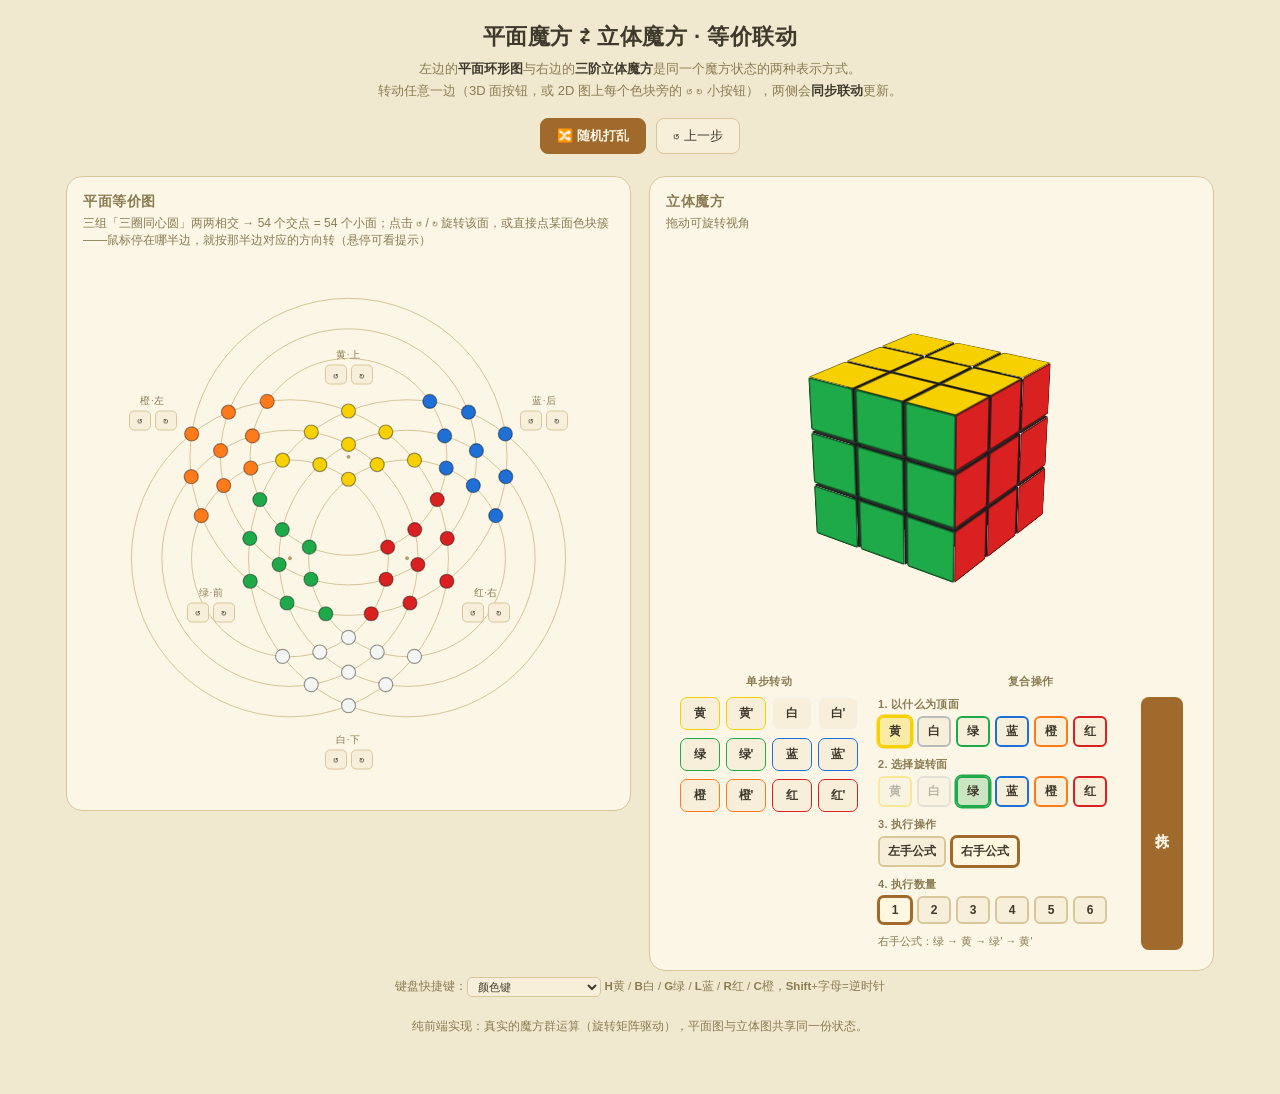
==== index.html @ 0d05de72 "Add root landing page (redirect to 三阶 - 外) and .nojekyll for GitHub Pages" ====
<!DOCTYPE html>
<html lang="zh-CN">
<head>
<meta charset="UTF-8">
<meta name="viewport" content="width=device-width, initial-scale=1.0">
<title>魔方 · 在线</title>
<meta http-equiv="refresh" content="0; url='三阶%20-%20外/'">
</head>
<body>
<p>正在打开魔方……如果未自动跳转，请 <a href="三阶%20-%20外/">点击这里</a>。</p>
</body>
</html>
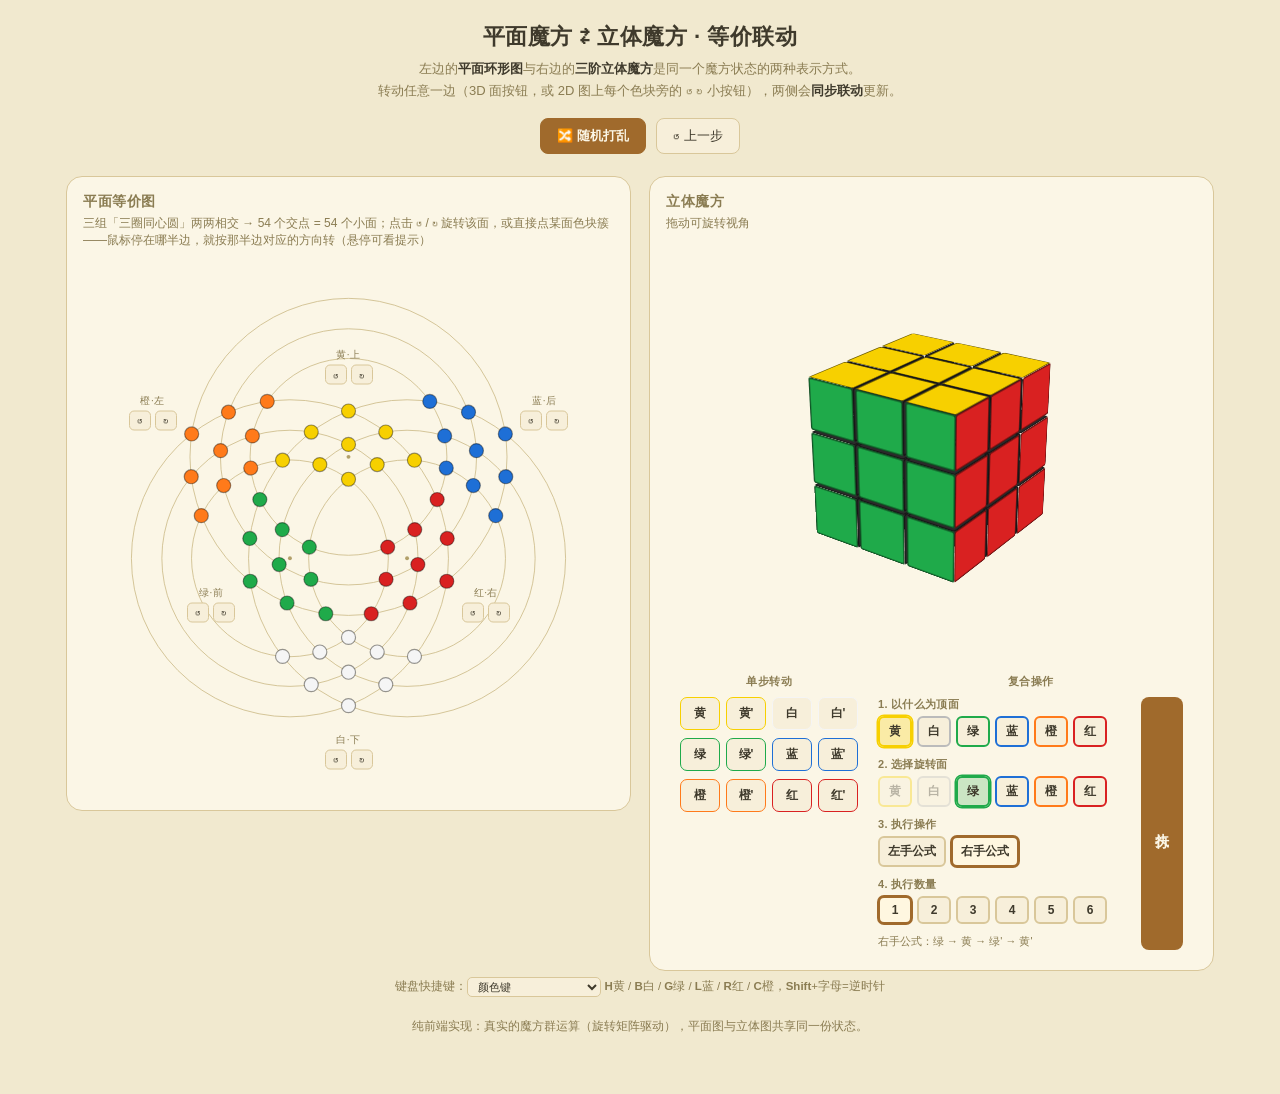
==== commit f1452ae1: "Rename 三阶 - 外 -> 三阶; update root redirect to /三阶/" ====
--- a/index.html
+++ b/index.html
@@ -4,9 +4,9 @@
 <meta charset="UTF-8">
 <meta name="viewport" content="width=device-width, initial-scale=1.0">
 <title>魔方 · 在线</title>
-<meta http-equiv="refresh" content="0; url='三阶%20-%20外/'">
+<meta http-equiv="refresh" content="0; url='%E4%B8%89%E9%98%B6/'">
 </head>
 <body>
-<p>正在打开魔方……如果未自动跳转，请 <a href="三阶%20-%20外/">点击这里</a>。</p>
+<p>正在打开魔方……如果未自动跳转，请 <a href="%E4%B8%89%E9%98%B6/">点击这里</a>。</p>
 </body>
 </html>
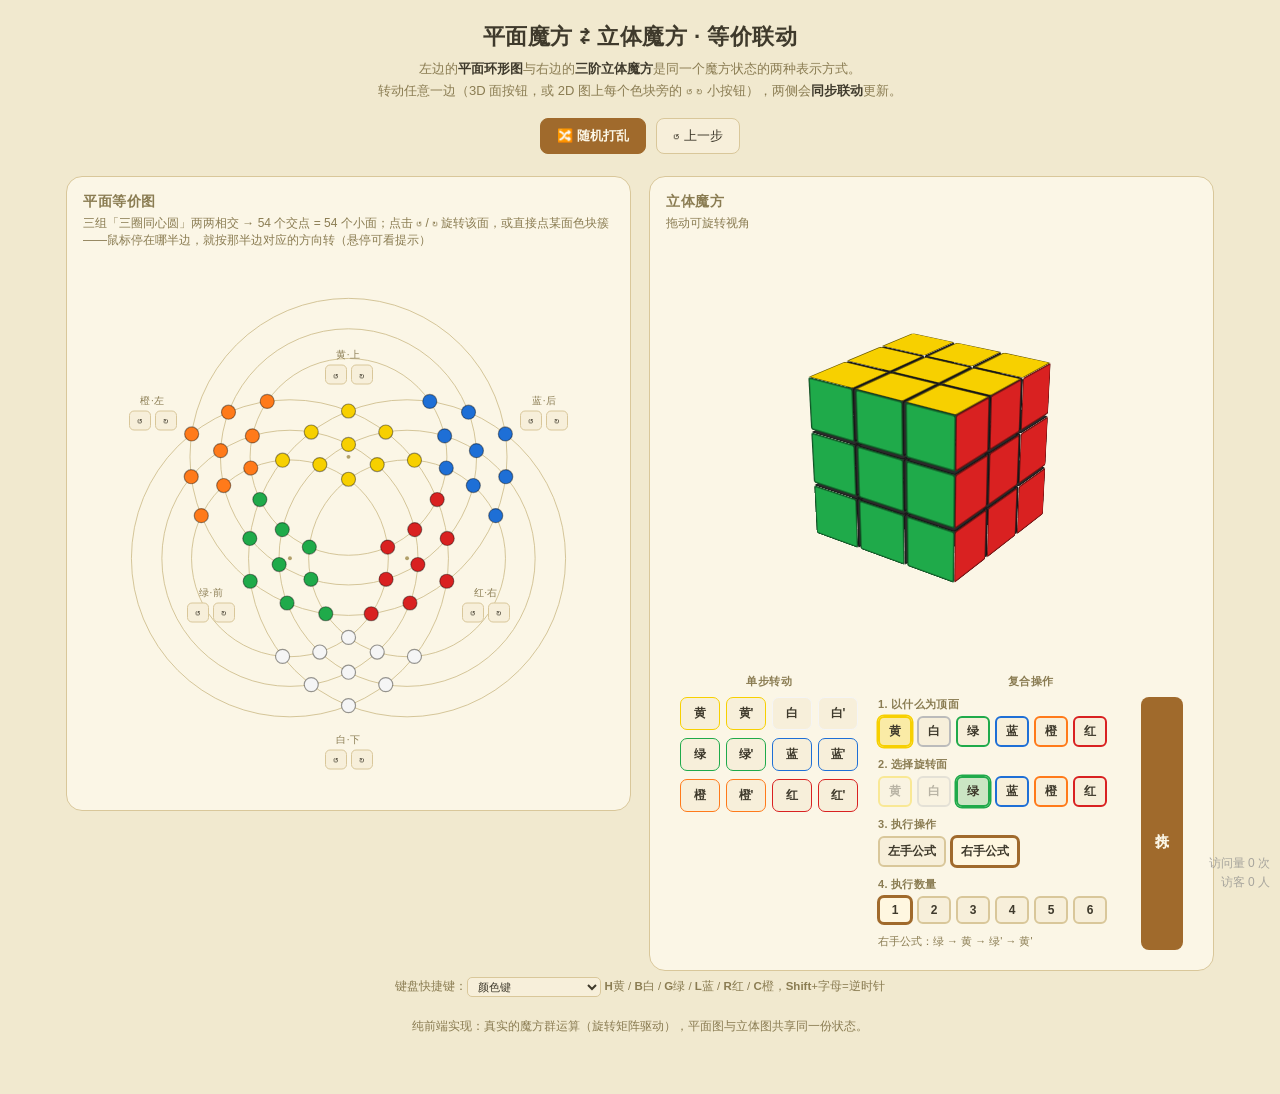
==== commit 72cdf473: "Add 不蒜子 (busuanzi) visitor counter to cube page and entry redirects" ====
--- a/index.html
+++ b/index.html
@@ -5,6 +5,7 @@
 <meta name="viewport" content="width=device-width, initial-scale=1.0">
 <title>魔方 · 在线</title>
 <meta http-equiv="refresh" content="0; url='%E4%B8%89%E9%98%B6/'">
+<script async src="//busuanzi.ibruce.info/busuanzi/2.3/busuanzi.pure.mini.js"></script>
 </head>
 <body>
 <p>正在打开魔方……如果未自动跳转，请 <a href="%E4%B8%89%E9%98%B6/">点击这里</a>。</p>
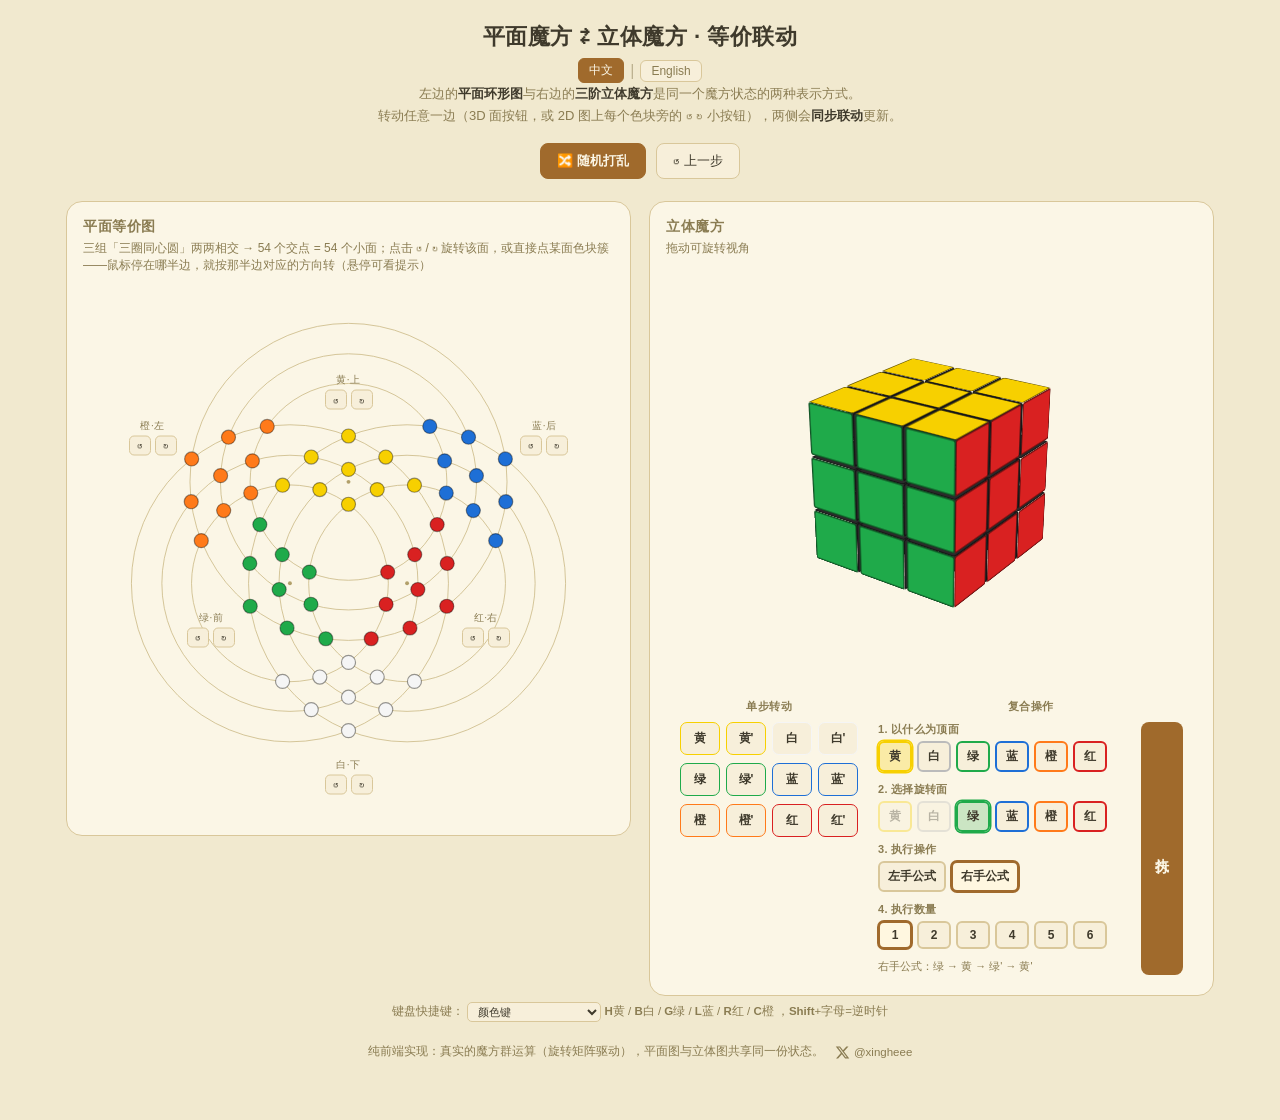
==== commit 6f16d063: "Replace busuanzi with Google Analytics (gtag.js, G-CV0EECJMPR) on all pages" ====
--- a/index.html
+++ b/index.html
@@ -1,11 +1,18 @@
 <!DOCTYPE html>
 <html lang="zh-CN">
 <head>
+<!-- Google tag (gtag.js) -->
+<script async src="https://www.googletagmanager.com/gtag/js?id=G-CV0EECJMPR"></script>
+<script>
+  window.dataLayer = window.dataLayer || [];
+  function gtag(){dataLayer.push(arguments);}
+  gtag('js', new Date());
+  gtag('config', 'G-CV0EECJMPR');
+</script>
 <meta charset="UTF-8">
 <meta name="viewport" content="width=device-width, initial-scale=1.0">
 <title>魔方 · 在线</title>
 <meta http-equiv="refresh" content="0; url='%E4%B8%89%E9%98%B6/'">
-<script async src="//busuanzi.ibruce.info/busuanzi/2.3/busuanzi.pure.mini.js"></script>
 </head>
 <body>
 <p>正在打开魔方……如果未自动跳转，请 <a href="%E4%B8%89%E9%98%B6/">点击这里</a>。</p>
